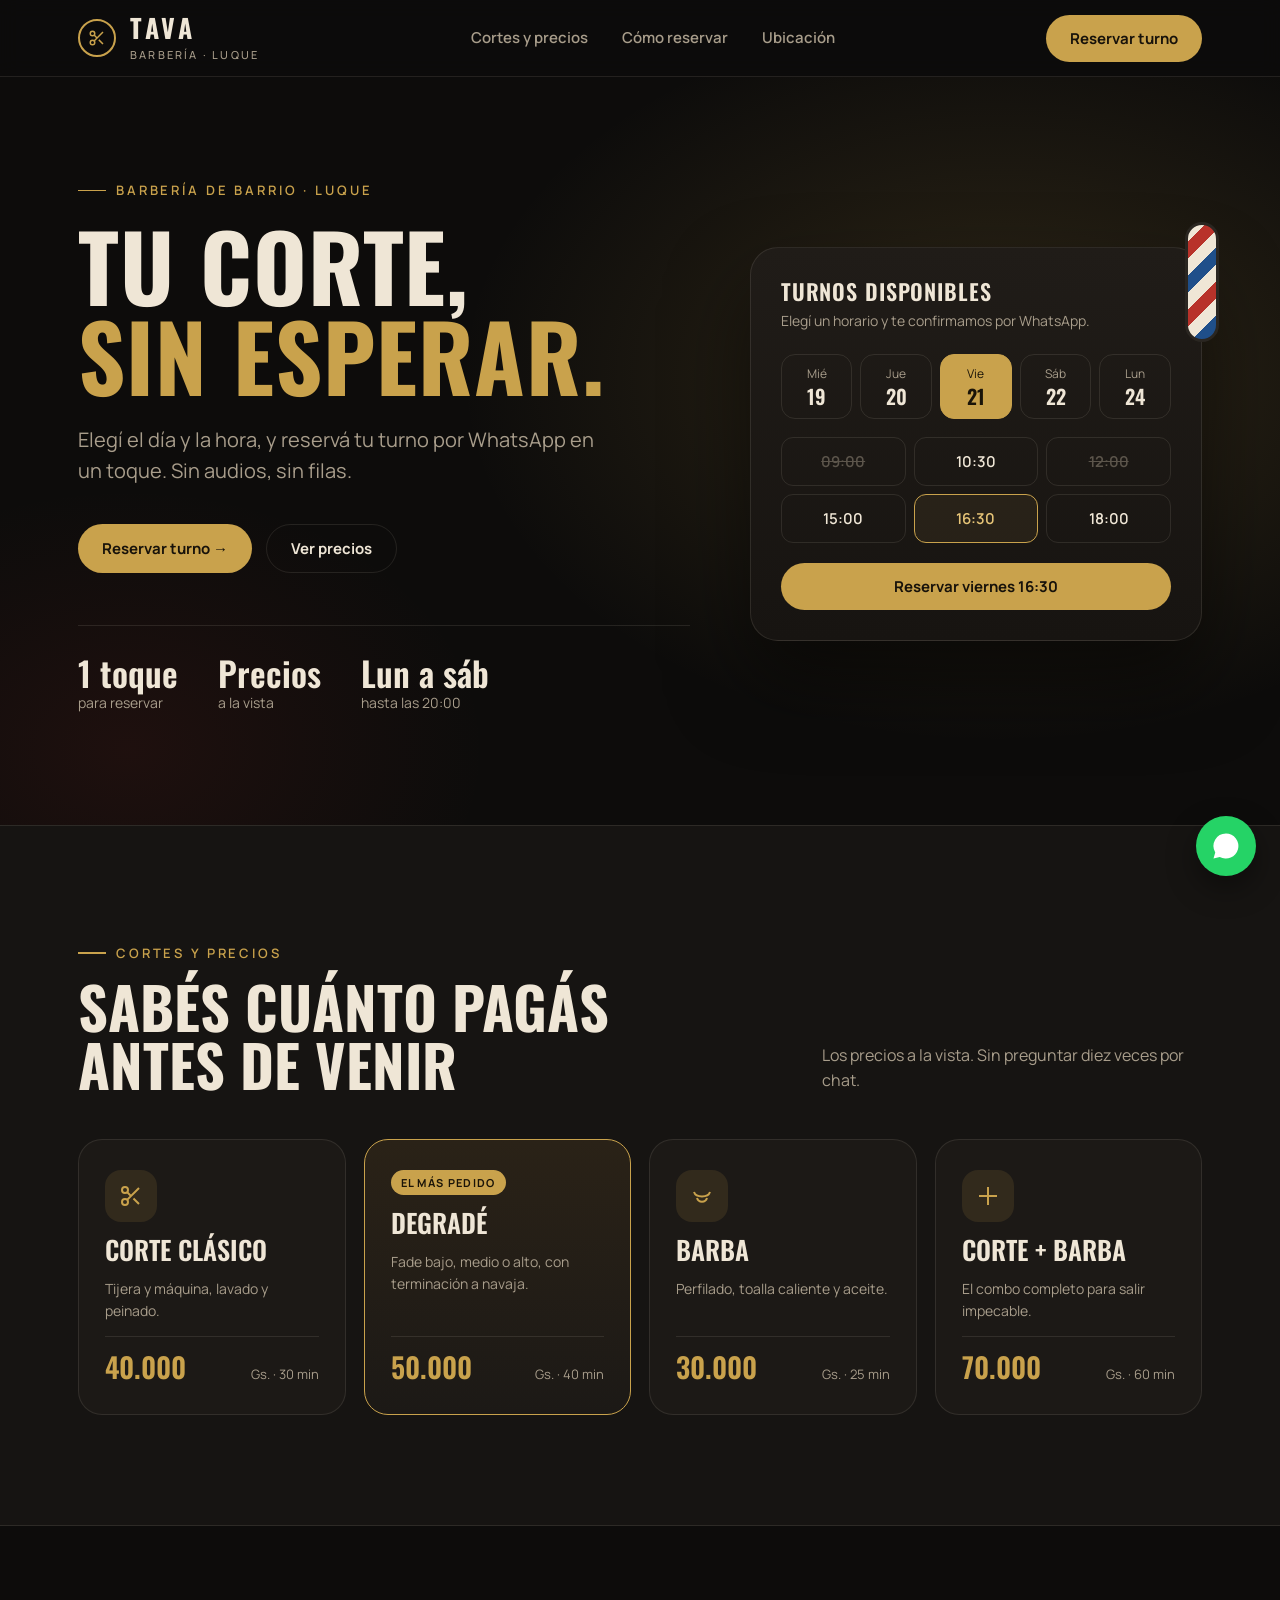
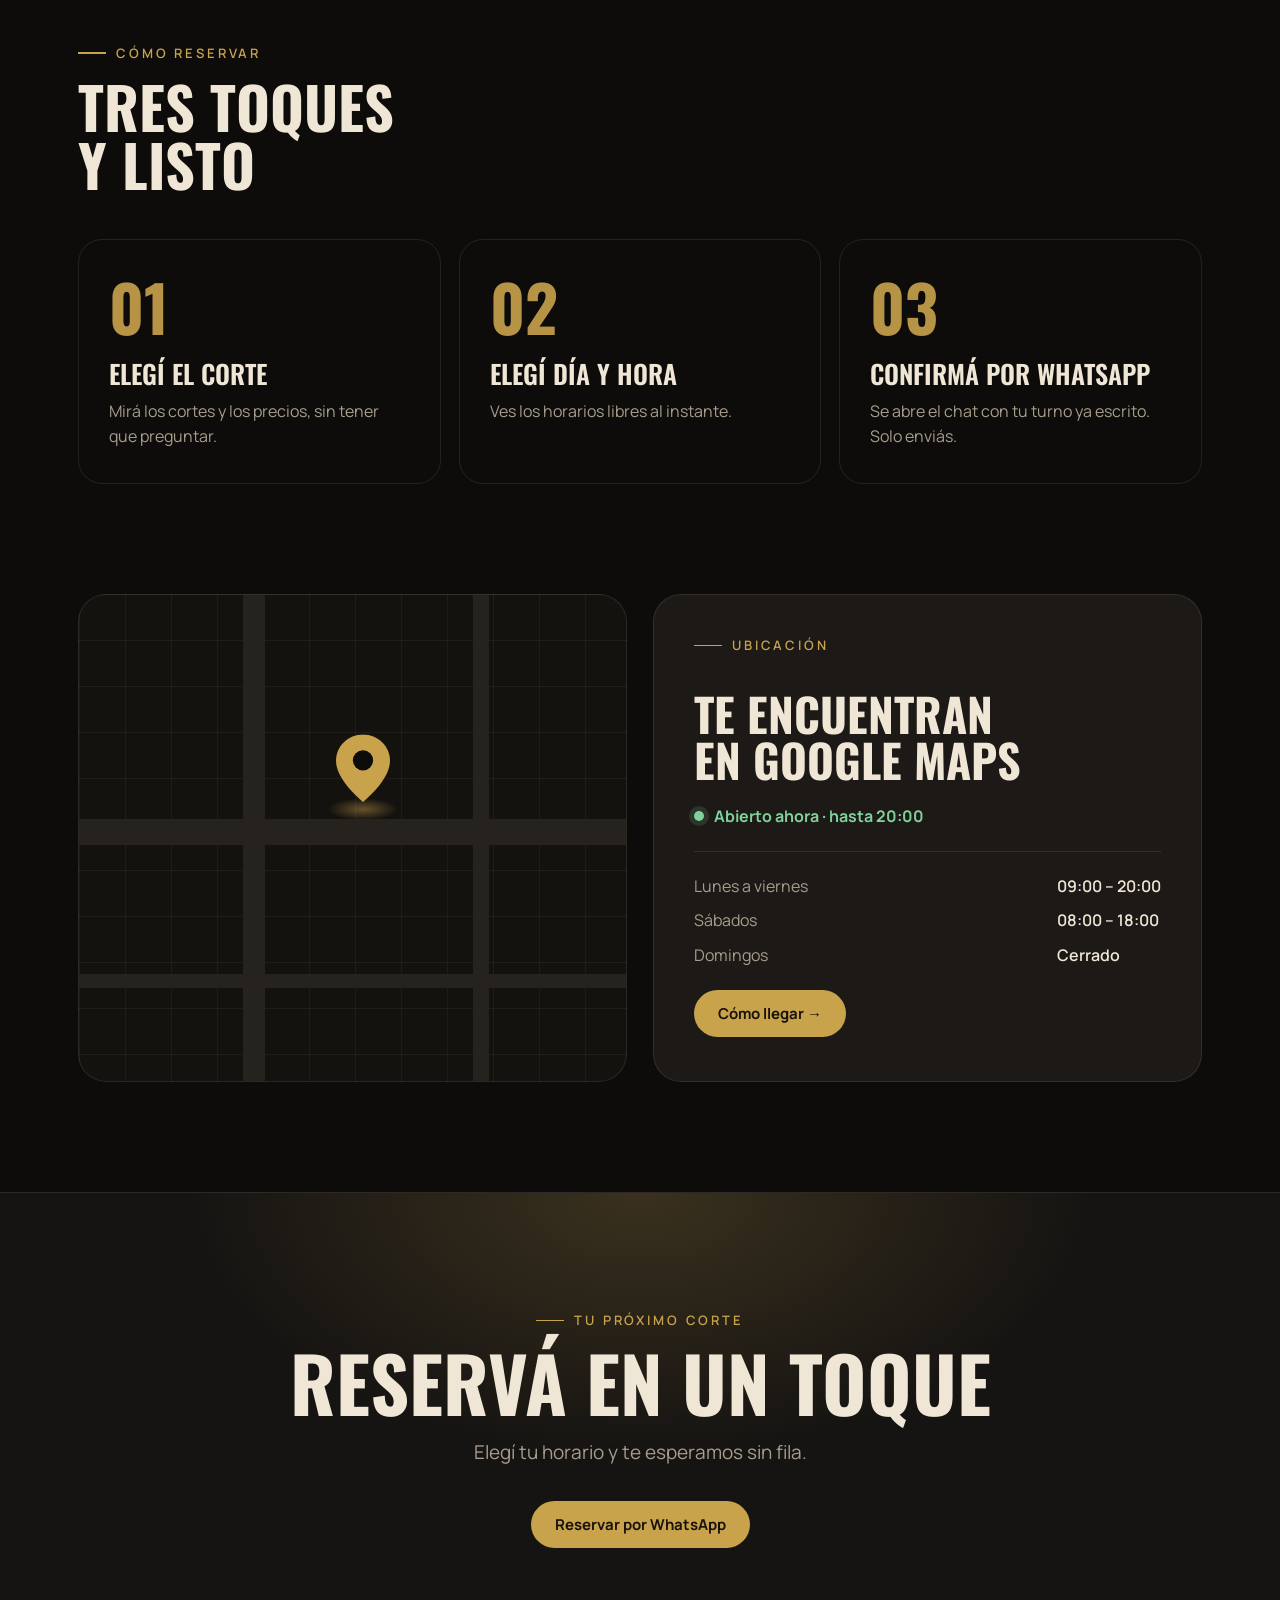
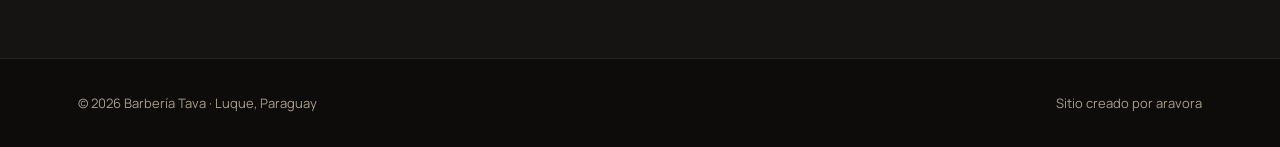
==== demos/tava/index.html @ db7524d9 "Botones de los casos abajo" ====
<!DOCTYPE html>
<html lang="es">
<head>
<meta charset="UTF-8">
<meta name="viewport" content="width=device-width, initial-scale=1.0">
<title>Barbería Tava · Luque — Reservá tu turno</title>
<meta name="description" content="Barbería Tava en Luque. Cortes, degradés y barba. Reservá tu turno en un toque por WhatsApp.">
<style>
@font-face{font-family:Oswald;font-weight:500;src:url(fonts/oswald-latin-500-normal.woff2) format('woff2')}
@font-face{font-family:Oswald;font-weight:600;src:url(fonts/oswald-latin-600-normal.woff2) format('woff2')}
@font-face{font-family:Oswald;font-weight:700;src:url(fonts/oswald-latin-700-normal.woff2) format('woff2')}
@font-face{font-family:Manrope;font-weight:400;src:url(fonts/manrope-latin-400-normal.woff2) format('woff2')}
@font-face{font-family:Manrope;font-weight:500;src:url(fonts/manrope-latin-500-normal.woff2) format('woff2')}
@font-face{font-family:Manrope;font-weight:600;src:url(fonts/manrope-latin-600-normal.woff2) format('woff2')}
@font-face{font-family:Manrope;font-weight:700;src:url(fonts/manrope-latin-700-normal.woff2) format('woff2')}
:root{--bg:#0d0c0b;--bg2:#161412;--card:#1c1916;--line:rgba(239,230,214,.10);--txt:#efe6d6;--mut:#a89d8b;--gold:#c9a24c;--gold2:#e6c477;--red:#b8322a}
*{box-sizing:border-box;margin:0;padding:0}
html{scroll-behavior:smooth}
body{background:var(--bg);color:var(--txt);font-family:Manrope,system-ui,sans-serif;line-height:1.55;-webkit-font-smoothing:antialiased}
a{color:inherit;text-decoration:none}
.wrap{max-width:1180px;margin:0 auto;padding:0 28px}
nav{position:sticky;top:0;z-index:10;background:rgba(13,12,11,.82);backdrop-filter:blur(10px);border-bottom:1px solid var(--line)}
nav .wrap{display:flex;align-items:center;justify-content:space-between;height:76px}
.brand{display:flex;align-items:center;gap:14px}
.mark{width:38px;height:38px;border-radius:50%;border:2px solid var(--gold);display:grid;place-items:center}
.brand b{font:700 26px/1 Oswald;letter-spacing:.14em}
.brand small{display:block;font:500 11px/1.2 Manrope;letter-spacing:.2em;color:var(--mut);text-transform:uppercase;margin-top:3px}
.links{display:flex;gap:34px;font-weight:600;font-size:15px;color:var(--mut)}
.links a:hover{color:var(--txt)}
.btn{display:inline-flex;align-items:center;gap:10px;background:var(--gold);color:#17120a;font:700 15px/1 Manrope;padding:16px 24px;border-radius:999px;transition:transform .2s,background .2s}
.btn:hover{background:var(--gold2);transform:translateY(-2px)}
.btn.ghost{background:transparent;color:var(--txt);border:1.5px solid var(--line)}
.btn.ghost:hover{border-color:var(--gold)}
header.hero{position:relative;overflow:hidden;padding:96px 0 110px;background:
 radial-gradient(60% 70% at 78% 40%,rgba(201,162,76,.18),transparent 70%),
 radial-gradient(40% 50% at 10% 90%,rgba(184,50,42,.10),transparent 70%),var(--bg)}
.hero .wrap{display:grid;grid-template-columns:1.15fr .85fr;gap:60px;align-items:center}
.eyebrow{display:inline-flex;align-items:center;gap:10px;font:600 13px/1 Manrope;letter-spacing:.22em;text-transform:uppercase;color:var(--gold)}
.eyebrow:before{content:"";width:28px;height:1.5px;background:var(--gold)}
h1{font:700 92px/.98 Oswald;text-transform:uppercase;letter-spacing:.01em;margin:22px 0 24px}
h1 em{font-style:normal;color:var(--gold)}
.lead{font-size:20px;color:var(--mut);max-width:520px}
.cta{display:flex;gap:14px;margin-top:38px}
.stats{display:flex;gap:40px;margin-top:52px;padding-top:30px;border-top:1px solid var(--line)}
.stats b{display:block;font:600 34px/1 Oswald;color:var(--txt)}
.stats span{font-size:14px;color:var(--mut)}
.turnos{position:relative;background:linear-gradient(180deg,#201c18,#171411);border:1px solid var(--line);border-radius:28px;padding:30px;box-shadow:0 40px 80px rgba(0,0,0,.5)}
.turnos h3{font:600 22px/1.2 Oswald;letter-spacing:.04em;text-transform:uppercase}
.turnos p{color:var(--mut);font-size:14px;margin:6px 0 22px}
.days{display:grid;grid-template-columns:repeat(5,1fr);gap:8px;margin-bottom:18px}
.day{border:1px solid var(--line);border-radius:14px;padding:10px 0;text-align:center;font-size:12px;color:var(--mut)}
.day b{display:block;font:600 20px/1.2 Oswald;color:var(--txt)}
.day.on{background:var(--gold);color:#1a1408;border-color:var(--gold)}.day.on b{color:#1a1408}
.slots{display:grid;grid-template-columns:repeat(3,1fr);gap:8px}
.slot{border:1px solid var(--line);border-radius:12px;padding:12px 0;text-align:center;font-weight:600;font-size:15px}
.slot.off{color:#5c554b;text-decoration:line-through}
.slot.pick{border-color:var(--gold);color:var(--gold2);background:rgba(201,162,76,.08)}
.turnos .btn{width:100%;justify-content:center;margin-top:20px}
.pole{position:absolute;right:-18px;top:-26px;width:34px;height:120px;border-radius:17px;border:3px solid #2a2621;background:repeating-linear-gradient(135deg,#efe6d6 0 12px,var(--red) 12px 24px,#efe6d6 24px 36px,#1f4f8a 36px 48px)}
section{padding:110px 0}
.sec-head{display:flex;justify-content:space-between;align-items:flex-end;margin-bottom:46px;gap:30px}
h2{font:700 58px/1 Oswald;text-transform:uppercase;margin-top:16px}
.sec-head p{color:var(--mut);max-width:380px}
.servicios{background:var(--bg2);border-top:1px solid var(--line);border-bottom:1px solid var(--line)}
.grid4{display:grid;grid-template-columns:repeat(4,1fr);gap:18px}
.svc{background:var(--card);border:1px solid var(--line);border-radius:24px;padding:30px 26px;display:flex;flex-direction:column;gap:14px;transition:border-color .2s,transform .2s}
.svc:hover{border-color:var(--gold);transform:translateY(-4px)}
.svc .ic{width:52px;height:52px;border-radius:16px;background:rgba(201,162,76,.12);display:grid;place-items:center}
.svc h3{font:600 26px/1.1 Oswald;text-transform:uppercase}
.svc p{color:var(--mut);font-size:14px;flex:1}
.svc .pr{display:flex;justify-content:space-between;align-items:baseline;border-top:1px solid var(--line);padding-top:16px}
.svc .pr b{font:600 28px/1 Oswald;color:var(--gold)}
.svc .pr span{font-size:13px;color:var(--mut)}
.svc.top{border-color:var(--gold);background:linear-gradient(180deg,#2a2217,var(--card))}
.tag{align-self:flex-start;background:var(--gold);color:#1a1408;font:700 11px/1 Manrope;letter-spacing:.12em;text-transform:uppercase;padding:7px 10px;border-radius:999px}
.note{margin-top:22px;color:var(--mut);font-size:13px}
.pasos{display:grid;grid-template-columns:repeat(3,1fr);gap:18px}
.paso{border:1px solid var(--line);border-radius:24px;padding:34px 30px}
.paso b{font:700 64px/1 Oswald;color:var(--gold);opacity:.9}
.paso h3{font:600 26px/1.15 Oswald;text-transform:uppercase;margin:18px 0 10px}
.paso p{color:var(--mut)}
.ubic .wrap{display:grid;grid-template-columns:1fr 1fr;gap:26px;align-items:stretch}
.map{position:relative;border-radius:28px;overflow:hidden;min-height:420px;border:1px solid var(--line);background:
 linear-gradient(90deg,rgba(239,230,214,.05) 1px,transparent 1px) 0 0/46px 46px,
 linear-gradient(0deg,rgba(239,230,214,.05) 1px,transparent 1px) 0 0/46px 46px,#14120f}
.map .rd{position:absolute;background:#26221d}
.pin{position:absolute;left:52%;top:44%;transform:translate(-50%,-100%)}
.pin:after{content:"";position:absolute;left:50%;top:100%;width:70px;height:22px;transform:translate(-50%,-50%);border-radius:50%;background:radial-gradient(closest-side,rgba(201,162,76,.45),transparent)}
.info{background:var(--card);border:1px solid var(--line);border-radius:28px;padding:44px 40px;display:flex;flex-direction:column;gap:22px}
.open{display:inline-flex;align-items:center;gap:10px;font-weight:700;color:#7fd39a}
.open:before{content:"";width:10px;height:10px;border-radius:50%;background:#7fd39a;box-shadow:0 0 0 5px rgba(127,211,154,.15)}
.hor{display:grid;grid-template-columns:1fr auto;gap:10px 30px;color:var(--mut);font-size:16px;border-top:1px solid var(--line);padding-top:22px}
.hor b{color:var(--txt);font-weight:600}
.final{text-align:center;background:radial-gradient(50% 80% at 50% 0%,rgba(201,162,76,.2),transparent 70%),var(--bg2);border-top:1px solid var(--line)}
.final h2{font-size:76px}
.final p{color:var(--mut);font-size:19px;margin:18px 0 34px}
footer{padding:34px 0;border-top:1px solid var(--line);color:var(--mut);font-size:13px}
footer .wrap{display:flex;justify-content:space-between}
.wa{position:fixed;right:24px;bottom:24px;width:60px;height:60px;border-radius:50%;background:#25d366;display:grid;place-items:center;box-shadow:0 12px 30px rgba(0,0,0,.4);z-index:20}
@media(max-width:900px){.hero .wrap,.ubic .wrap{grid-template-columns:1fr}.grid4{grid-template-columns:1fr 1fr}.pasos{grid-template-columns:1fr}h1{font-size:60px}.links{display:none}.sec-head{flex-direction:column;align-items:flex-start}h2{font-size:44px}}
@media(max-width:560px){.grid4{grid-template-columns:1fr}.stats{gap:22px}.final h2{font-size:48px}}
</style>
</head>
<body>
<nav><div class="wrap">
  <a class="brand" href="#"><span class="mark"><svg width="18" height="18" viewBox="0 0 24 24" fill="none" stroke="#c9a24c" stroke-width="2"><circle cx="6" cy="6" r="3"/><circle cx="6" cy="18" r="3"/><path d="M20 4 8.12 15.88M14.47 14.48 20 20M8.12 8.12 12 12"/></svg></span><span><b>TAVA</b><small>Barbería · Luque</small></span></a>
  <div class="links"><a href="#servicios">Cortes y precios</a><a href="#como">Cómo reservar</a><a href="#ubicacion">Ubicación</a></div>
  <a class="btn" href="https://wa.me/595000000000?text=Hola%2C%20quiero%20turno%20para%20el%20s%C3%A1bado">Reservar turno</a>
</div></nav>

<header class="hero"><div class="wrap">
  <div>
    <span class="eyebrow">Barbería de barrio · Luque</span>
    <h1>Tu corte,<br><em>sin esperar.</em></h1>
    <p class="lead">Elegí el día y la hora, y reservá tu turno por WhatsApp en un toque. Sin audios, sin filas.</p>
    <div class="cta"><a class="btn" href="#">Reservar turno →</a><a class="btn ghost" href="#servicios">Ver precios</a></div>
    <div class="stats"><div><b>1 toque</b><span>para reservar</span></div><div><b>Precios</b><span>a la vista</span></div><div><b>Lun a sáb</b><span>hasta las 20:00</span></div></div>
  </div>
  <div class="turnos">
    <span class="pole"></span>
    <h3>Turnos disponibles</h3><p>Elegí un horario y te confirmamos por WhatsApp.</p>
    <div class="days"><div class="day">Mié<b>19</b></div><div class="day">Jue<b>20</b></div><div class="day on">Vie<b>21</b></div><div class="day">Sáb<b>22</b></div><div class="day">Lun<b>24</b></div></div>
    <div class="slots"><div class="slot off">09:00</div><div class="slot">10:30</div><div class="slot off">12:00</div><div class="slot">15:00</div><div class="slot pick">16:30</div><div class="slot">18:00</div></div>
    <a class="btn" href="#">Reservar viernes 16:30</a>
  </div>
</div></header>

<section class="servicios" id="servicios"><div class="wrap">
  <div class="sec-head"><div><span class="eyebrow">Cortes y precios</span><h2>Sabés cuánto pagás<br>antes de venir</h2></div><p>Los precios a la vista. Sin preguntar diez veces por chat.</p></div>
  <div class="grid4">
    <div class="svc"><div class="ic"><svg width="24" height="24" viewBox="0 0 24 24" fill="none" stroke="#c9a24c" stroke-width="2"><circle cx="6" cy="6" r="3"/><circle cx="6" cy="18" r="3"/><path d="M20 4 8.12 15.88M14.47 14.48 20 20M8.12 8.12 12 12"/></svg></div><h3>Corte clásico</h3><p>Tijera y máquina, lavado y peinado.</p><div class="pr"><b>40.000</b><span>Gs. · 30 min</span></div></div>
    <div class="svc top"><span class="tag">El más pedido</span><h3>Degradé</h3><p>Fade bajo, medio o alto, con terminación a navaja.</p><div class="pr"><b>50.000</b><span>Gs. · 40 min</span></div></div>
    <div class="svc"><div class="ic"><svg width="24" height="24" viewBox="0 0 24 24" fill="none" stroke="#c9a24c" stroke-width="2"><path d="M4 8c2 6 14 6 16 0M7 14c1.5 5 8.5 5 10 0"/></svg></div><h3>Barba</h3><p>Perfilado, toalla caliente y aceite.</p><div class="pr"><b>30.000</b><span>Gs. · 25 min</span></div></div>
    <div class="svc"><div class="ic"><svg width="24" height="24" viewBox="0 0 24 24" fill="none" stroke="#c9a24c" stroke-width="2"><path d="M12 3v18M3 12h18"/></svg></div><h3>Corte + barba</h3><p>El combo completo para salir impecable.</p><div class="pr"><b>70.000</b><span>Gs. · 60 min</span></div></div>
  </div>
</div></section>

<section id="como"><div class="wrap">
  <div class="sec-head"><div><span class="eyebrow">Cómo reservar</span><h2>Tres toques<br>y listo</h2></div></div>
  <div class="pasos">
    <div class="paso"><b>01</b><h3>Elegí el corte</h3><p>Mirá los cortes y los precios, sin tener que preguntar.</p></div>
    <div class="paso"><b>02</b><h3>Elegí día y hora</h3><p>Ves los horarios libres al instante.</p></div>
    <div class="paso"><b>03</b><h3>Confirmá por WhatsApp</h3><p>Se abre el chat con tu turno ya escrito. Solo enviás.</p></div>
  </div>
</div></section>

<section class="ubic" id="ubicacion" style="padding-top:0"><div class="wrap">
  <div class="map">
    <div class="rd" style="left:0;right:0;top:46%;height:26px"></div><div class="rd" style="top:0;bottom:0;left:30%;width:22px"></div><div class="rd" style="top:0;bottom:0;left:72%;width:16px"></div><div class="rd" style="left:0;right:0;top:78%;height:14px"></div>
    <div class="pin"><svg width="54" height="68" viewBox="0 0 24 30"><path d="M12 0C5.4 0 0 5.2 0 11.7 0 20.5 12 30 12 30s12-9.5 12-18.3C24 5.2 18.6 0 12 0z" fill="#c9a24c"/><circle cx="12" cy="11.5" r="4.5" fill="#0d0c0b"/></svg></div>
  </div>
  <div class="info">
    <span class="eyebrow">Ubicación</span>
    <h2 style="font-size:46px">Te encuentran<br>en Google Maps</h2>
    <span class="open">Abierto ahora · hasta 20:00</span>
    <div class="hor"><span>Lunes a viernes</span><b>09:00 – 20:00</b><span>Sábados</span><b>08:00 – 18:00</b><span>Domingos</span><b>Cerrado</b></div>
    <a class="btn" href="#" style="align-self:flex-start">Cómo llegar →</a>
  </div>
</div></section>

<section class="final"><div class="wrap">
  <span class="eyebrow">Tu próximo corte</span>
  <h2>Reservá en un toque</h2>
  <p>Elegí tu horario y te esperamos sin fila.</p>
  <a class="btn" href="#">Reservar por WhatsApp</a>
</div></section>
<footer><div class="wrap"><span>© 2026 Barbería Tava · Luque, Paraguay</span><span>Sitio creado por aravora</span></div></footer>
<a class="wa" href="#" aria-label="WhatsApp"><svg width="30" height="30" viewBox="0 0 24 24" fill="#fff"><path d="M17.5 14.4c-.3-.1-1.7-.8-2-.9-.3-.1-.5-.1-.7.1-.2.3-.8.9-.9 1.1-.2.2-.3.2-.6.1-.3-.1-1.2-.5-2.3-1.4-.9-.8-1.4-1.7-1.6-2-.2-.3 0-.5.1-.6l.4-.5c.1-.2.2-.3.3-.5.1-.2 0-.4 0-.5l-.9-2.2c-.2-.6-.5-.5-.7-.5h-.6c-.2 0-.5.1-.8.4-.3.3-1 1-1 2.5s1.1 2.9 1.2 3.1c.1.2 2.1 3.2 5.1 4.5.7.3 1.3.5 1.7.6.7.2 1.4.2 1.9.1.6-.1 1.7-.7 2-1.4.2-.7.2-1.2.2-1.4-.1-.1-.3-.2-.6-.3zM12 2a10 10 0 0 0-8.6 15.1L2 22l5-1.3A10 10 0 1 0 12 2z"/></svg></a>
</body>
</html>
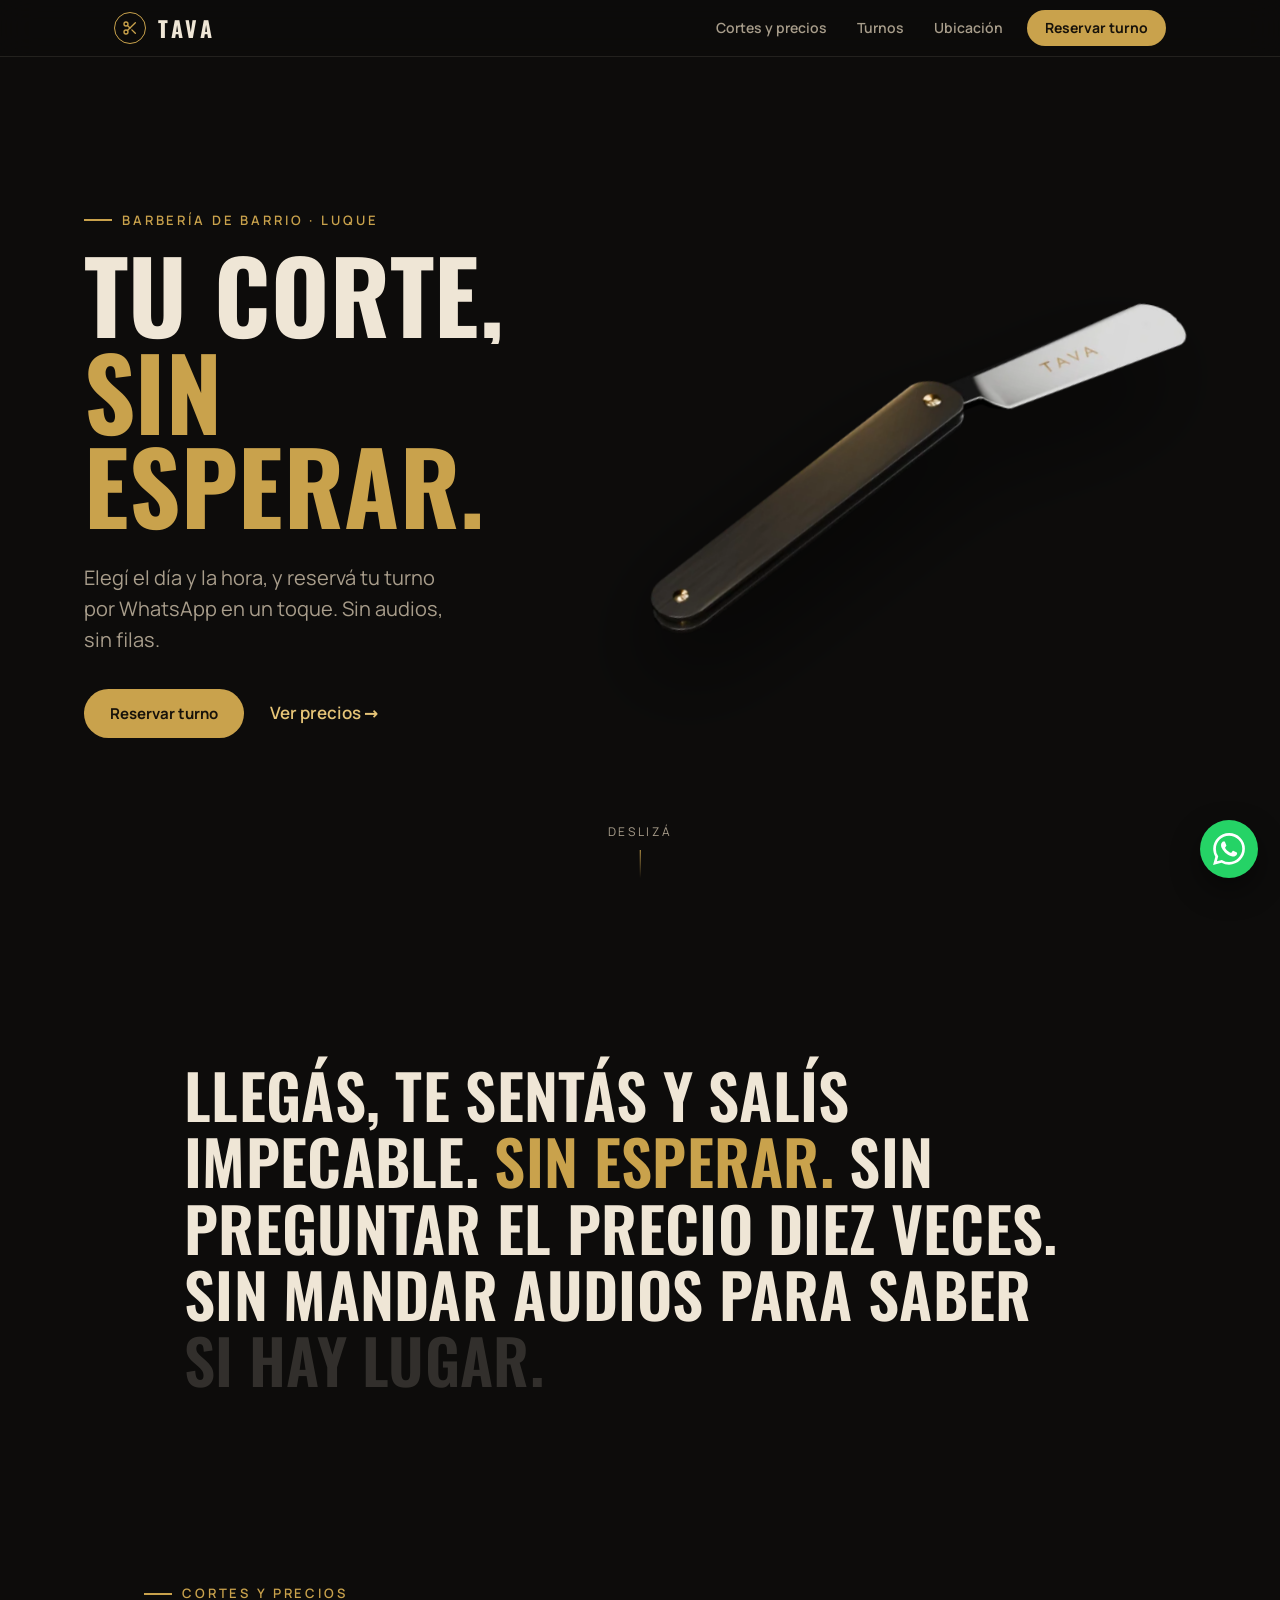
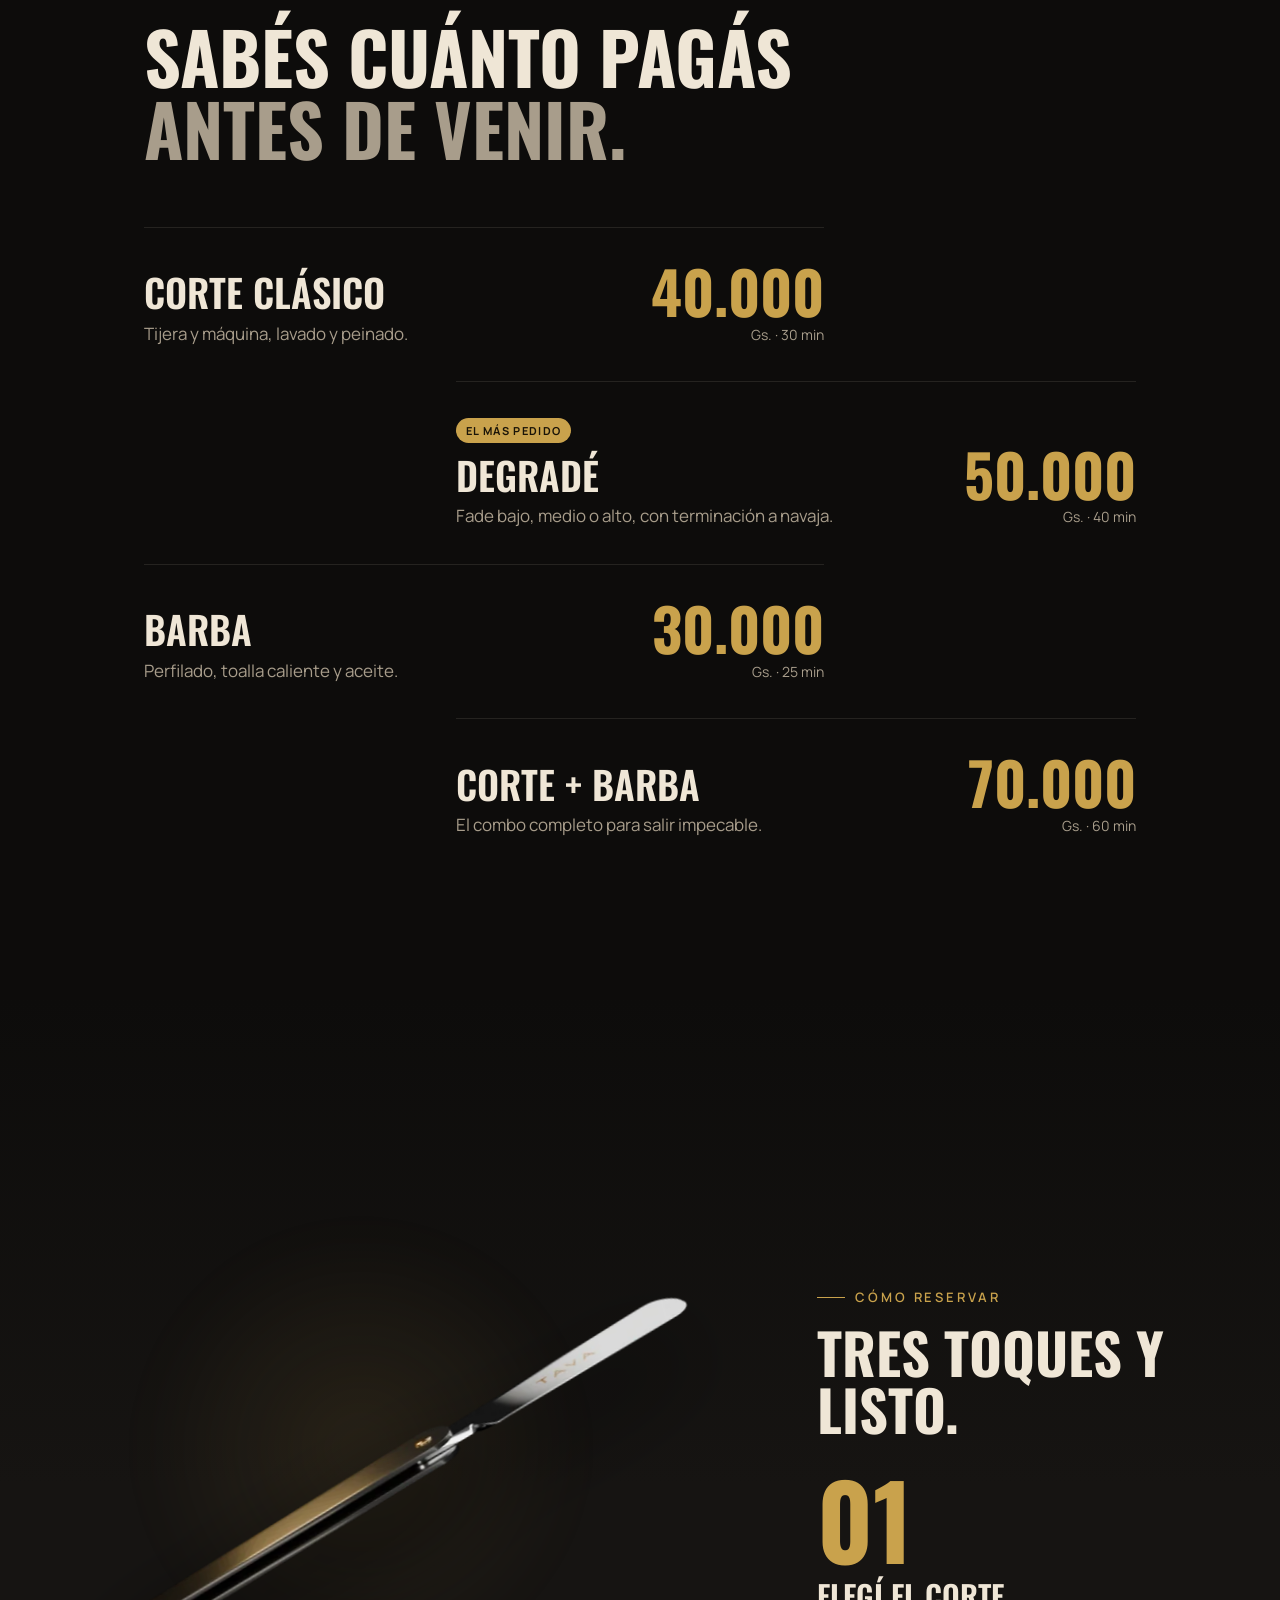
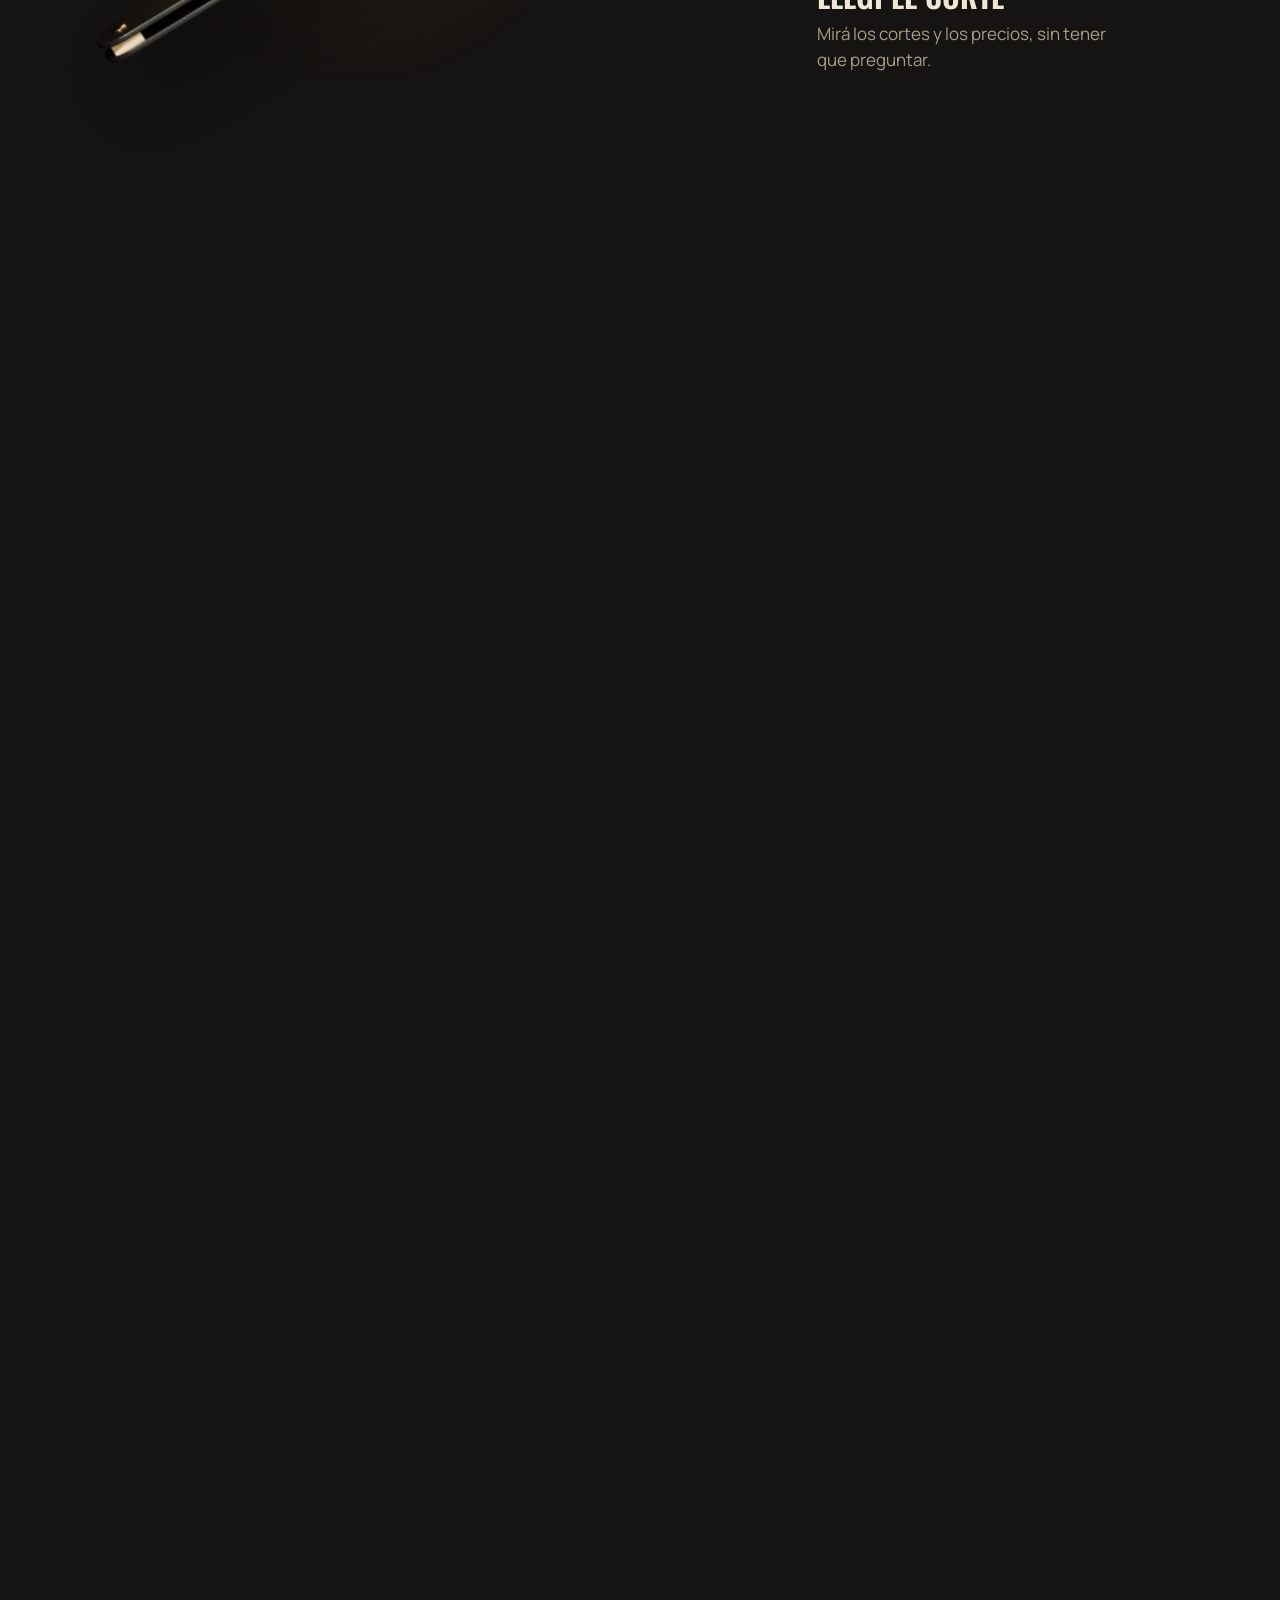
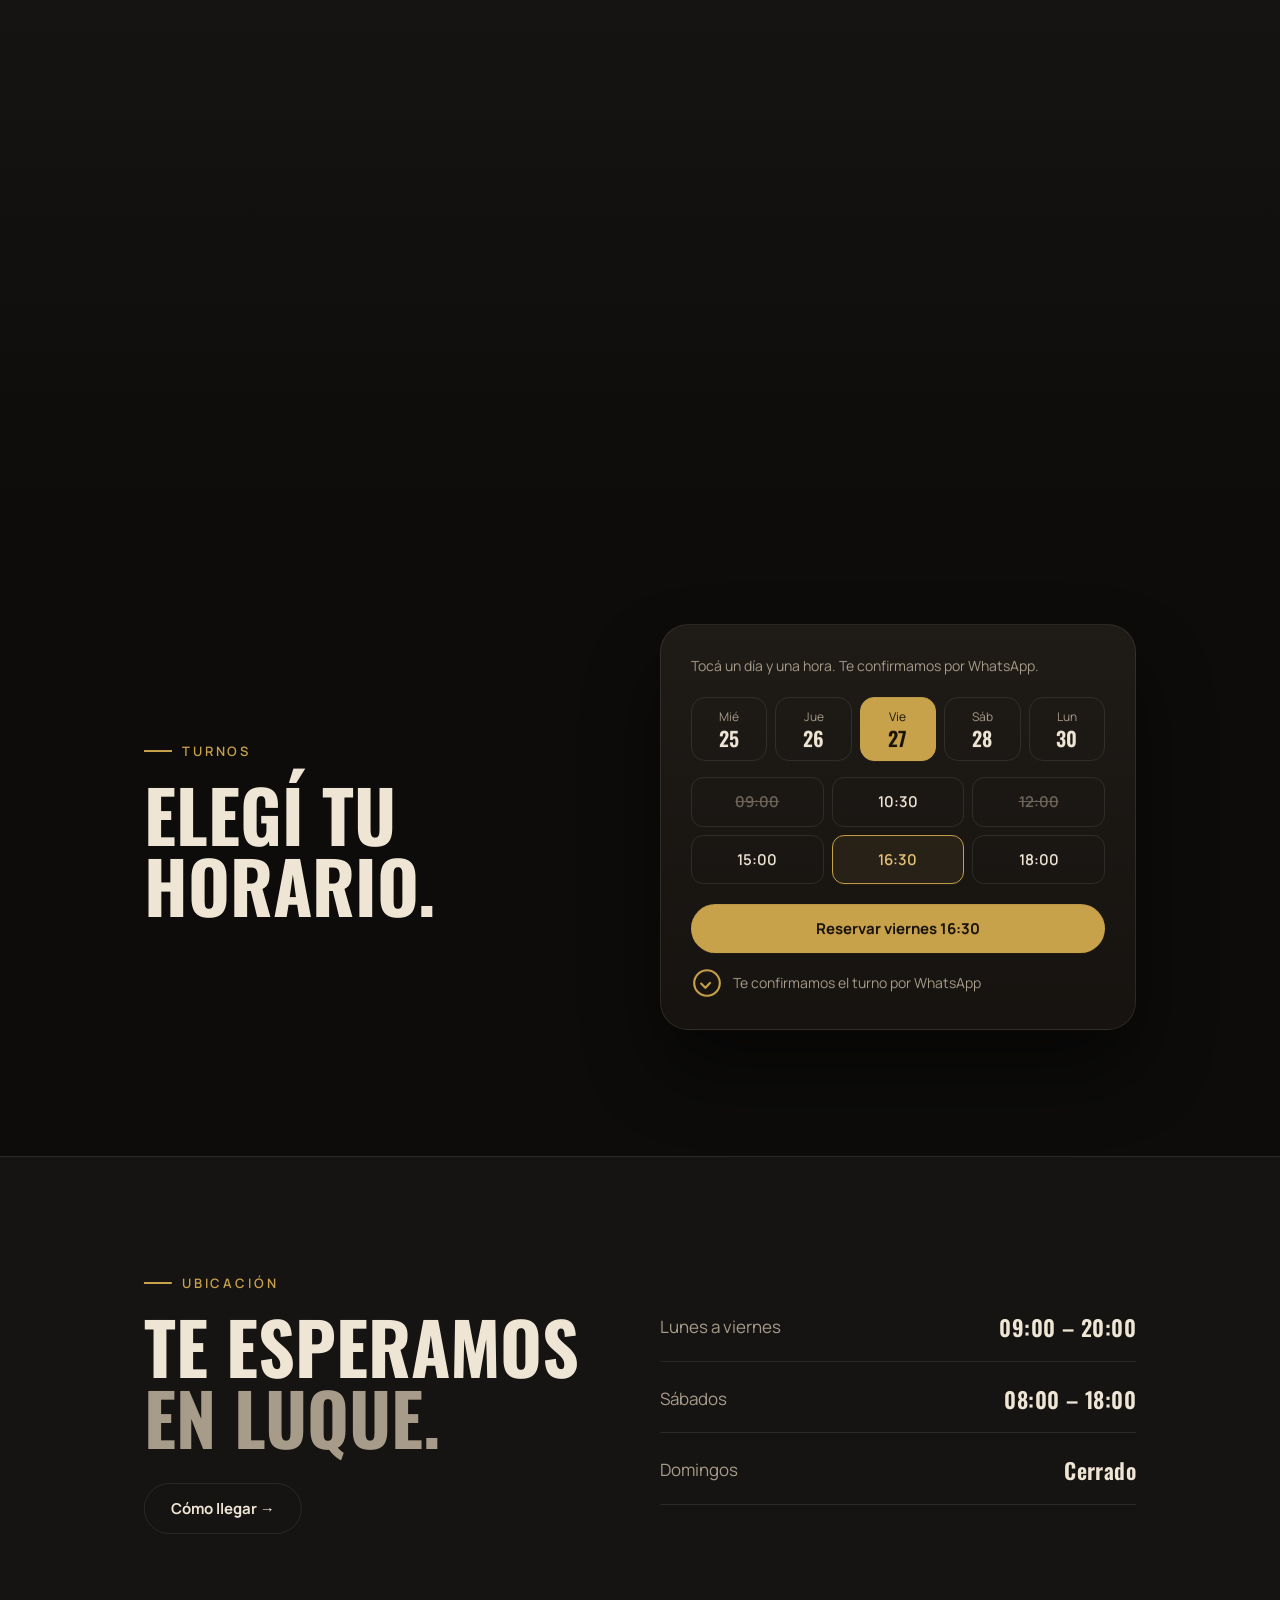
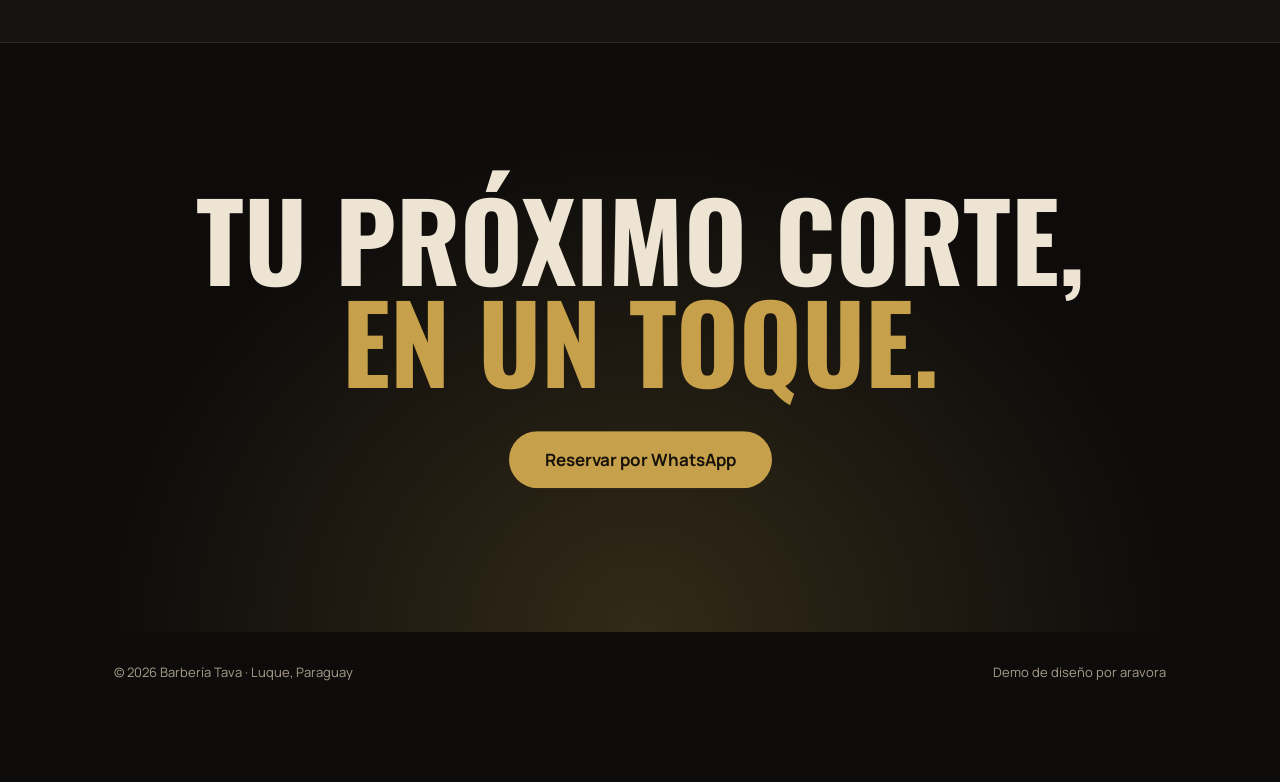
==== commit 997c5ead: "Web nueva oscura con demos Aura y Tava" ====
--- a/demos/tava/index.html
+++ b/demos/tava/index.html
@@ -1,170 +1,177 @@
 <!DOCTYPE html>
 <html lang="es">
 <head>
-<meta charset="UTF-8">
-<meta name="viewport" content="width=device-width, initial-scale=1.0">
-<title>Barbería Tava · Luque — Reservá tu turno</title>
-<meta name="description" content="Barbería Tava en Luque. Cortes, degradés y barba. Reservá tu turno en un toque por WhatsApp.">
-<style>
-@font-face{font-family:Oswald;font-weight:500;src:url(fonts/oswald-latin-500-normal.woff2) format('woff2')}
-@font-face{font-family:Oswald;font-weight:600;src:url(fonts/oswald-latin-600-normal.woff2) format('woff2')}
-@font-face{font-family:Oswald;font-weight:700;src:url(fonts/oswald-latin-700-normal.woff2) format('woff2')}
-@font-face{font-family:Manrope;font-weight:400;src:url(fonts/manrope-latin-400-normal.woff2) format('woff2')}
-@font-face{font-family:Manrope;font-weight:500;src:url(fonts/manrope-latin-500-normal.woff2) format('woff2')}
-@font-face{font-family:Manrope;font-weight:600;src:url(fonts/manrope-latin-600-normal.woff2) format('woff2')}
-@font-face{font-family:Manrope;font-weight:700;src:url(fonts/manrope-latin-700-normal.woff2) format('woff2')}
-:root{--bg:#0d0c0b;--bg2:#161412;--card:#1c1916;--line:rgba(239,230,214,.10);--txt:#efe6d6;--mut:#a89d8b;--gold:#c9a24c;--gold2:#e6c477;--red:#b8322a}
-*{box-sizing:border-box;margin:0;padding:0}
-html{scroll-behavior:smooth}
-body{background:var(--bg);color:var(--txt);font-family:Manrope,system-ui,sans-serif;line-height:1.55;-webkit-font-smoothing:antialiased}
-a{color:inherit;text-decoration:none}
-.wrap{max-width:1180px;margin:0 auto;padding:0 28px}
-nav{position:sticky;top:0;z-index:10;background:rgba(13,12,11,.82);backdrop-filter:blur(10px);border-bottom:1px solid var(--line)}
-nav .wrap{display:flex;align-items:center;justify-content:space-between;height:76px}
-.brand{display:flex;align-items:center;gap:14px}
-.mark{width:38px;height:38px;border-radius:50%;border:2px solid var(--gold);display:grid;place-items:center}
-.brand b{font:700 26px/1 Oswald;letter-spacing:.14em}
-.brand small{display:block;font:500 11px/1.2 Manrope;letter-spacing:.2em;color:var(--mut);text-transform:uppercase;margin-top:3px}
-.links{display:flex;gap:34px;font-weight:600;font-size:15px;color:var(--mut)}
-.links a:hover{color:var(--txt)}
-.btn{display:inline-flex;align-items:center;gap:10px;background:var(--gold);color:#17120a;font:700 15px/1 Manrope;padding:16px 24px;border-radius:999px;transition:transform .2s,background .2s}
-.btn:hover{background:var(--gold2);transform:translateY(-2px)}
-.btn.ghost{background:transparent;color:var(--txt);border:1.5px solid var(--line)}
-.btn.ghost:hover{border-color:var(--gold)}
-header.hero{position:relative;overflow:hidden;padding:96px 0 110px;background:
- radial-gradient(60% 70% at 78% 40%,rgba(201,162,76,.18),transparent 70%),
- radial-gradient(40% 50% at 10% 90%,rgba(184,50,42,.10),transparent 70%),var(--bg)}
-.hero .wrap{display:grid;grid-template-columns:1.15fr .85fr;gap:60px;align-items:center}
-.eyebrow{display:inline-flex;align-items:center;gap:10px;font:600 13px/1 Manrope;letter-spacing:.22em;text-transform:uppercase;color:var(--gold)}
-.eyebrow:before{content:"";width:28px;height:1.5px;background:var(--gold)}
-h1{font:700 92px/.98 Oswald;text-transform:uppercase;letter-spacing:.01em;margin:22px 0 24px}
-h1 em{font-style:normal;color:var(--gold)}
-.lead{font-size:20px;color:var(--mut);max-width:520px}
-.cta{display:flex;gap:14px;margin-top:38px}
-.stats{display:flex;gap:40px;margin-top:52px;padding-top:30px;border-top:1px solid var(--line)}
-.stats b{display:block;font:600 34px/1 Oswald;color:var(--txt)}
-.stats span{font-size:14px;color:var(--mut)}
-.turnos{position:relative;background:linear-gradient(180deg,#201c18,#171411);border:1px solid var(--line);border-radius:28px;padding:30px;box-shadow:0 40px 80px rgba(0,0,0,.5)}
-.turnos h3{font:600 22px/1.2 Oswald;letter-spacing:.04em;text-transform:uppercase}
-.turnos p{color:var(--mut);font-size:14px;margin:6px 0 22px}
-.days{display:grid;grid-template-columns:repeat(5,1fr);gap:8px;margin-bottom:18px}
-.day{border:1px solid var(--line);border-radius:14px;padding:10px 0;text-align:center;font-size:12px;color:var(--mut)}
-.day b{display:block;font:600 20px/1.2 Oswald;color:var(--txt)}
-.day.on{background:var(--gold);color:#1a1408;border-color:var(--gold)}.day.on b{color:#1a1408}
-.slots{display:grid;grid-template-columns:repeat(3,1fr);gap:8px}
-.slot{border:1px solid var(--line);border-radius:12px;padding:12px 0;text-align:center;font-weight:600;font-size:15px}
-.slot.off{color:#5c554b;text-decoration:line-through}
-.slot.pick{border-color:var(--gold);color:var(--gold2);background:rgba(201,162,76,.08)}
-.turnos .btn{width:100%;justify-content:center;margin-top:20px}
-.pole{position:absolute;right:-18px;top:-26px;width:34px;height:120px;border-radius:17px;border:3px solid #2a2621;background:repeating-linear-gradient(135deg,#efe6d6 0 12px,var(--red) 12px 24px,#efe6d6 24px 36px,#1f4f8a 36px 48px)}
-section{padding:110px 0}
-.sec-head{display:flex;justify-content:space-between;align-items:flex-end;margin-bottom:46px;gap:30px}
-h2{font:700 58px/1 Oswald;text-transform:uppercase;margin-top:16px}
-.sec-head p{color:var(--mut);max-width:380px}
-.servicios{background:var(--bg2);border-top:1px solid var(--line);border-bottom:1px solid var(--line)}
-.grid4{display:grid;grid-template-columns:repeat(4,1fr);gap:18px}
-.svc{background:var(--card);border:1px solid var(--line);border-radius:24px;padding:30px 26px;display:flex;flex-direction:column;gap:14px;transition:border-color .2s,transform .2s}
-.svc:hover{border-color:var(--gold);transform:translateY(-4px)}
-.svc .ic{width:52px;height:52px;border-radius:16px;background:rgba(201,162,76,.12);display:grid;place-items:center}
-.svc h3{font:600 26px/1.1 Oswald;text-transform:uppercase}
-.svc p{color:var(--mut);font-size:14px;flex:1}
-.svc .pr{display:flex;justify-content:space-between;align-items:baseline;border-top:1px solid var(--line);padding-top:16px}
-.svc .pr b{font:600 28px/1 Oswald;color:var(--gold)}
-.svc .pr span{font-size:13px;color:var(--mut)}
-.svc.top{border-color:var(--gold);background:linear-gradient(180deg,#2a2217,var(--card))}
-.tag{align-self:flex-start;background:var(--gold);color:#1a1408;font:700 11px/1 Manrope;letter-spacing:.12em;text-transform:uppercase;padding:7px 10px;border-radius:999px}
-.note{margin-top:22px;color:var(--mut);font-size:13px}
-.pasos{display:grid;grid-template-columns:repeat(3,1fr);gap:18px}
-.paso{border:1px solid var(--line);border-radius:24px;padding:34px 30px}
-.paso b{font:700 64px/1 Oswald;color:var(--gold);opacity:.9}
-.paso h3{font:600 26px/1.15 Oswald;text-transform:uppercase;margin:18px 0 10px}
-.paso p{color:var(--mut)}
-.ubic .wrap{display:grid;grid-template-columns:1fr 1fr;gap:26px;align-items:stretch}
-.map{position:relative;border-radius:28px;overflow:hidden;min-height:420px;border:1px solid var(--line);background:
- linear-gradient(90deg,rgba(239,230,214,.05) 1px,transparent 1px) 0 0/46px 46px,
- linear-gradient(0deg,rgba(239,230,214,.05) 1px,transparent 1px) 0 0/46px 46px,#14120f}
-.map .rd{position:absolute;background:#26221d}
-.pin{position:absolute;left:52%;top:44%;transform:translate(-50%,-100%)}
-.pin:after{content:"";position:absolute;left:50%;top:100%;width:70px;height:22px;transform:translate(-50%,-50%);border-radius:50%;background:radial-gradient(closest-side,rgba(201,162,76,.45),transparent)}
-.info{background:var(--card);border:1px solid var(--line);border-radius:28px;padding:44px 40px;display:flex;flex-direction:column;gap:22px}
-.open{display:inline-flex;align-items:center;gap:10px;font-weight:700;color:#7fd39a}
-.open:before{content:"";width:10px;height:10px;border-radius:50%;background:#7fd39a;box-shadow:0 0 0 5px rgba(127,211,154,.15)}
-.hor{display:grid;grid-template-columns:1fr auto;gap:10px 30px;color:var(--mut);font-size:16px;border-top:1px solid var(--line);padding-top:22px}
-.hor b{color:var(--txt);font-weight:600}
-.final{text-align:center;background:radial-gradient(50% 80% at 50% 0%,rgba(201,162,76,.2),transparent 70%),var(--bg2);border-top:1px solid var(--line)}
-.final h2{font-size:76px}
-.final p{color:var(--mut);font-size:19px;margin:18px 0 34px}
-footer{padding:34px 0;border-top:1px solid var(--line);color:var(--mut);font-size:13px}
-footer .wrap{display:flex;justify-content:space-between}
-.wa{position:fixed;right:24px;bottom:24px;width:60px;height:60px;border-radius:50%;background:#25d366;display:grid;place-items:center;box-shadow:0 12px 30px rgba(0,0,0,.4);z-index:20}
-@media(max-width:900px){.hero .wrap,.ubic .wrap{grid-template-columns:1fr}.grid4{grid-template-columns:1fr 1fr}.pasos{grid-template-columns:1fr}h1{font-size:60px}.links{display:none}.sec-head{flex-direction:column;align-items:flex-start}h2{font-size:44px}}
-@media(max-width:560px){.grid4{grid-template-columns:1fr}.stats{gap:22px}.final h2{font-size:48px}}
-</style>
+<meta charset="utf-8">
+<meta name="viewport" content="width=device-width, initial-scale=1">
+<title>Barbería Tava · Luque — Tu corte, sin esperar</title>
+<meta name="description" content="Barbería Tava en Luque. Cortes, degradés y barba. Precios a la vista y turno en un toque por WhatsApp.">
+<meta name="theme-color" content="#0d0c0b">
+<link rel="icon" href="data:image/svg+xml,%3Csvg xmlns='http://www.w3.org/2000/svg' viewBox='0 0 32 32'%3E%3Ccircle cx='16' cy='16' r='14' fill='%23c9a24c'/%3E%3C/svg%3E">
+<link rel="preload" href="fonts/oswald-latin-700-normal.woff2" as="font" type="font/woff2" crossorigin>
+<link rel="stylesheet" href="styles.css?v=20261123">
+<script defer src="js/gsap.min.js?v=20261123"></script>
+<script defer src="js/ScrollTrigger.min.js?v=20261123"></script>
+<script defer src="js/lottie_light.min.js?v=20261123"></script>
+<script defer src="js/motion.js?v=20261123"></script>
 </head>
 <body>
-<nav><div class="wrap">
-  <a class="brand" href="#"><span class="mark"><svg width="18" height="18" viewBox="0 0 24 24" fill="none" stroke="#c9a24c" stroke-width="2"><circle cx="6" cy="6" r="3"/><circle cx="6" cy="18" r="3"/><path d="M20 4 8.12 15.88M14.47 14.48 20 20M8.12 8.12 12 12"/></svg></span><span><b>TAVA</b><small>Barbería · Luque</small></span></a>
-  <div class="links"><a href="#servicios">Cortes y precios</a><a href="#como">Cómo reservar</a><a href="#ubicacion">Ubicación</a></div>
-  <a class="btn" href="https://wa.me/595000000000?text=Hola%2C%20quiero%20turno%20para%20el%20s%C3%A1bado">Reservar turno</a>
-</div></nav>
 
-<header class="hero"><div class="wrap">
-  <div>
-    <span class="eyebrow">Barbería de barrio · Luque</span>
-    <h1>Tu corte,<br><em>sin esperar.</em></h1>
-    <p class="lead">Elegí el día y la hora, y reservá tu turno por WhatsApp en un toque. Sin audios, sin filas.</p>
-    <div class="cta"><a class="btn" href="#">Reservar turno →</a><a class="btn ghost" href="#servicios">Ver precios</a></div>
-    <div class="stats"><div><b>1 toque</b><span>para reservar</span></div><div><b>Precios</b><span>a la vista</span></div><div><b>Lun a sáb</b><span>hasta las 20:00</span></div></div>
+<header class="nav">
+  <div class="nav__inner">
+    <a class="brand" href="#top" aria-label="Barbería Tava, inicio">
+      <span class="mark"><svg width="16" height="16" viewBox="0 0 24 24" fill="none" stroke="#c9a24c" stroke-width="2" stroke-linecap="round" stroke-linejoin="round" aria-hidden="true"><circle cx="6" cy="6" r="3"/><path d="M8.12 8.12 12 12"/><path d="M20 4 8.12 15.88"/><circle cx="6" cy="18" r="3"/><path d="M14.8 14.8 20 20"/></svg></span>
+      <b>TAVA</b>
+    </a>
+    <nav class="nav__links" aria-label="Secciones">
+      <a href="#cortes">Cortes y precios</a>
+      <a href="#turnos">Turnos</a>
+      <a href="#ubicacion">Ubicación</a>
+    </nav>
+    <a class="btn btn--small" href="#turnos">Reservar turno</a>
   </div>
-  <div class="turnos">
-    <span class="pole"></span>
-    <h3>Turnos disponibles</h3><p>Elegí un horario y te confirmamos por WhatsApp.</p>
-    <div class="days"><div class="day">Mié<b>19</b></div><div class="day">Jue<b>20</b></div><div class="day on">Vie<b>21</b></div><div class="day">Sáb<b>22</b></div><div class="day">Lun<b>24</b></div></div>
-    <div class="slots"><div class="slot off">09:00</div><div class="slot">10:30</div><div class="slot off">12:00</div><div class="slot">15:00</div><div class="slot pick">16:30</div><div class="slot">18:00</div></div>
-    <a class="btn" href="#">Reservar viernes 16:30</a>
-  </div>
-</div></header>
+</header>
 
-<section class="servicios" id="servicios"><div class="wrap">
-  <div class="sec-head"><div><span class="eyebrow">Cortes y precios</span><h2>Sabés cuánto pagás<br>antes de venir</h2></div><p>Los precios a la vista. Sin preguntar diez veces por chat.</p></div>
-  <div class="grid4">
-    <div class="svc"><div class="ic"><svg width="24" height="24" viewBox="0 0 24 24" fill="none" stroke="#c9a24c" stroke-width="2"><circle cx="6" cy="6" r="3"/><circle cx="6" cy="18" r="3"/><path d="M20 4 8.12 15.88M14.47 14.48 20 20M8.12 8.12 12 12"/></svg></div><h3>Corte clásico</h3><p>Tijera y máquina, lavado y peinado.</p><div class="pr"><b>40.000</b><span>Gs. · 30 min</span></div></div>
-    <div class="svc top"><span class="tag">El más pedido</span><h3>Degradé</h3><p>Fade bajo, medio o alto, con terminación a navaja.</p><div class="pr"><b>50.000</b><span>Gs. · 40 min</span></div></div>
-    <div class="svc"><div class="ic"><svg width="24" height="24" viewBox="0 0 24 24" fill="none" stroke="#c9a24c" stroke-width="2"><path d="M4 8c2 6 14 6 16 0M7 14c1.5 5 8.5 5 10 0"/></svg></div><h3>Barba</h3><p>Perfilado, toalla caliente y aceite.</p><div class="pr"><b>30.000</b><span>Gs. · 25 min</span></div></div>
-    <div class="svc"><div class="ic"><svg width="24" height="24" viewBox="0 0 24 24" fill="none" stroke="#c9a24c" stroke-width="2"><path d="M12 3v18M3 12h18"/></svg></div><h3>Corte + barba</h3><p>El combo completo para salir impecable.</p><div class="pr"><b>70.000</b><span>Gs. · 60 min</span></div></div>
-  </div>
-</div></section>
+<main id="top">
 
-<section id="como"><div class="wrap">
-  <div class="sec-head"><div><span class="eyebrow">Cómo reservar</span><h2>Tres toques<br>y listo</h2></div></div>
-  <div class="pasos">
-    <div class="paso"><b>01</b><h3>Elegí el corte</h3><p>Mirá los cortes y los precios, sin tener que preguntar.</p></div>
-    <div class="paso"><b>02</b><h3>Elegí día y hora</h3><p>Ves los horarios libres al instante.</p></div>
-    <div class="paso"><b>03</b><h3>Confirmá por WhatsApp</h3><p>Se abre el chat con tu turno ya escrito. Solo enviás.</p></div>
-  </div>
-</div></section>
+  <!-- HERO -->
+  <section class="hero" aria-labelledby="hero-title">
+    <div class="hero__glow" aria-hidden="true"></div>
+    <div class="hero__copy">
+      <p class="eyebrow" data-hero>Barbería de barrio · Luque</p>
+      <h1 id="hero-title" class="hero__title"><span class="line"><span data-word>Tu corte,</span></span><span class="line"><span data-word><em>sin esperar.</em></span></span></h1>
+      <p class="hero__lead" data-hero>Elegí el día y la hora, y reservá tu turno por WhatsApp en un toque. Sin audios, sin filas.</p>
+      <div class="hero__ctas" data-hero>
+        <a class="btn" href="#turnos">Reservar turno</a>
+        <a class="link-arrow" href="#cortes">Ver precios <span aria-hidden="true">→</span></a>
+      </div>
+    </div>
+    <figure class="hero__product">
+      <img id="product" src="img/navaja-600.webp" srcset="img/navaja-600.webp 600w, img/navaja-1000.webp 1000w" sizes="(min-width: 900px) 46vw, 88vw" width="1000" height="900" alt="Navaja de barbero con mango negro, remaches dorados y la palabra TAVA grabada en la hoja" fetchpriority="high">
+    </figure>
+    <p class="scroll-hint" aria-hidden="true">Deslizá</p>
+  </section>
 
-<section class="ubic" id="ubicacion" style="padding-top:0"><div class="wrap">
-  <div class="map">
-    <div class="rd" style="left:0;right:0;top:46%;height:26px"></div><div class="rd" style="top:0;bottom:0;left:30%;width:22px"></div><div class="rd" style="top:0;bottom:0;left:72%;width:16px"></div><div class="rd" style="left:0;right:0;top:78%;height:14px"></div>
-    <div class="pin"><svg width="54" height="68" viewBox="0 0 24 30"><path d="M12 0C5.4 0 0 5.2 0 11.7 0 20.5 12 30 12 30s12-9.5 12-18.3C24 5.2 18.6 0 12 0z" fill="#c9a24c"/><circle cx="12" cy="11.5" r="4.5" fill="#0d0c0b"/></svg></div>
-  </div>
-  <div class="info">
-    <span class="eyebrow">Ubicación</span>
-    <h2 style="font-size:46px">Te encuentran<br>en Google Maps</h2>
-    <span class="open">Abierto ahora · hasta 20:00</span>
-    <div class="hor"><span>Lunes a viernes</span><b>09:00 – 20:00</b><span>Sábados</span><b>08:00 – 18:00</b><span>Domingos</span><b>Cerrado</b></div>
-    <a class="btn" href="#" style="align-self:flex-start">Cómo llegar →</a>
-  </div>
-</div></section>
+  <!-- STATEMENT -->
+  <section class="statement" aria-label="Lo que te prometemos">
+    <p class="statement__text" id="statement">Llegás, te sentás y salís impecable. <span class="accent">Sin esperar.</span> Sin preguntar el precio diez veces. Sin mandar audios para saber si hay lugar.</p>
+  </section>
 
-<section class="final"><div class="wrap">
-  <span class="eyebrow">Tu próximo corte</span>
-  <h2>Reservá en un toque</h2>
-  <p>Elegí tu horario y te esperamos sin fila.</p>
-  <a class="btn" href="#">Reservar por WhatsApp</a>
-</div></section>
-<footer><div class="wrap"><span>© 2026 Barbería Tava · Luque, Paraguay</span><span>Sitio creado por aravora</span></div></footer>
-<a class="wa" href="#" aria-label="WhatsApp"><svg width="30" height="30" viewBox="0 0 24 24" fill="#fff"><path d="M17.5 14.4c-.3-.1-1.7-.8-2-.9-.3-.1-.5-.1-.7.1-.2.3-.8.9-.9 1.1-.2.2-.3.2-.6.1-.3-.1-1.2-.5-2.3-1.4-.9-.8-1.4-1.7-1.6-2-.2-.3 0-.5.1-.6l.4-.5c.1-.2.2-.3.3-.5.1-.2 0-.4 0-.5l-.9-2.2c-.2-.6-.5-.5-.7-.5h-.6c-.2 0-.5.1-.8.4-.3.3-1 1-1 2.5s1.1 2.9 1.2 3.1c.1.2 2.1 3.2 5.1 4.5.7.3 1.3.5 1.7.6.7.2 1.4.2 1.9.1.6-.1 1.7-.7 2-1.4.2-.7.2-1.2.2-1.4-.1-.1-.3-.2-.6-.3zM12 2a10 10 0 0 0-8.6 15.1L2 22l5-1.3A10 10 0 1 0 12 2z"/></svg></a>
+  <!-- CORTES: entran desde los costados -->
+  <section class="cuts" id="cortes" aria-labelledby="cuts-title">
+    <p class="eyebrow" data-rise>Cortes y precios</p>
+    <h2 id="cuts-title" class="section-title" data-rise>Sabés cuánto pagás<br><span class="muted">antes de venir.</span></h2>
+
+    <article class="cut" data-side="left">
+      <div class="cut__text">
+        <h3>Corte clásico</h3>
+        <p>Tijera y máquina, lavado y peinado.</p>
+      </div>
+      <div class="cut__price"><b>40.000</b><span>Gs. · 30 min</span></div>
+    </article>
+
+    <article class="cut cut--top" data-side="right">
+      <div class="cut__text">
+        <span class="tag">El más pedido</span>
+        <h3>Degradé</h3>
+        <p>Fade bajo, medio o alto, con terminación a navaja.</p>
+      </div>
+      <div class="cut__price"><b>50.000</b><span>Gs. · 40 min</span></div>
+    </article>
+
+    <article class="cut" data-side="left">
+      <div class="cut__text">
+        <h3>Barba</h3>
+        <p>Perfilado, toalla caliente y aceite.</p>
+      </div>
+      <div class="cut__price"><b>30.000</b><span>Gs. · 25 min</span></div>
+    </article>
+
+    <article class="cut" data-side="right">
+      <div class="cut__text">
+        <h3>Corte + barba</h3>
+        <p>El combo completo para salir impecable.</p>
+      </div>
+      <div class="cut__price"><b>70.000</b><span>Gs. · 60 min</span></div>
+    </article>
+  </section>
+
+  <!-- SECCIÓN FIJA: la navaja gira mientras cambian los pasos -->
+  <section class="spin" aria-labelledby="spin-title">
+    <div class="spin__stage">
+      <div class="spin__glow" aria-hidden="true"></div>
+      <div class="spin__visual">
+        <img class="spin__img" id="spinImg" src="img/navaja-abierta-700.webp" srcset="img/navaja-abierta-700.webp 700w, img/navaja-abierta-1200.webp 1200w" sizes="(min-width: 900px) 48vw, 90vw" width="1200" height="449" alt="" loading="lazy">
+      </div>
+      <div class="spin__copy">
+        <p class="eyebrow">Cómo reservar</p>
+        <h2 id="spin-title" class="spin__title">Tres toques y listo.</h2>
+        <div class="spin__items">
+          <div class="spin__item is-on"><p class="big">01</p><h3>Elegí el corte</h3><p>Mirá los cortes y los precios, sin tener que preguntar.</p></div>
+          <div class="spin__item"><p class="big">02</p><h3>Elegí día y hora</h3><p>Ves los horarios libres al instante.</p></div>
+          <div class="spin__item"><p class="big">03</p><h3>Confirmá por WhatsApp</h3><p>Se abre el chat con tu turno ya escrito. Solo enviás.</p></div>
+        </div>
+      </div>
+    </div>
+  </section>
+
+  <!-- TURNOS -->
+  <section class="booking" id="turnos" aria-labelledby="booking-title">
+    <div class="booking__head">
+      <p class="eyebrow" data-rise>Turnos</p>
+      <h2 id="booking-title" class="section-title" data-rise>Elegí tu horario.</h2>
+    </div>
+    <div class="turnos" data-rise>
+      <p class="turnos__hint">Tocá un día y una hora. Te confirmamos por WhatsApp.</p>
+      <div class="days" role="group" aria-label="Día">
+        <button class="day" type="button">Mié<b>25</b></button>
+        <button class="day" type="button">Jue<b>26</b></button>
+        <button class="day on" type="button" aria-pressed="true">Vie<b>27</b></button>
+        <button class="day" type="button">Sáb<b>28</b></button>
+        <button class="day" type="button">Lun<b>30</b></button>
+      </div>
+      <div class="slots" role="group" aria-label="Hora">
+        <button class="slot off" type="button" disabled>09:00</button>
+        <button class="slot" type="button">10:30</button>
+        <button class="slot off" type="button" disabled>12:00</button>
+        <button class="slot" type="button">15:00</button>
+        <button class="slot pick" type="button" aria-pressed="true">16:30</button>
+        <button class="slot" type="button">18:00</button>
+      </div>
+      <a class="btn btn--block" id="bookBtn" href="https://wa.me/595000000000?text=Hola%2C%20quiero%20turno%20para%20el%20viernes%20a%20las%2016%3A30">Reservar viernes 16:30</a>
+      <div class="ok"><span class="lottie-ok" aria-hidden="true"></span><span>Te confirmamos el turno por WhatsApp</span></div>
+    </div>
+  </section>
+
+  <!-- UBICACIÓN -->
+  <section class="place" id="ubicacion" aria-labelledby="place-title">
+    <div class="place__inner">
+      <div data-side="left" class="place__col">
+        <p class="eyebrow">Ubicación</p>
+        <h2 id="place-title" class="section-title">Te esperamos<br><span class="muted">en Luque.</span></h2>
+        <a class="btn btn--ghost" href="#">Cómo llegar →</a>
+      </div>
+      <div data-side="right" class="place__col hours">
+        <div><span>Lunes a viernes</span><b>09:00 – 20:00</b></div>
+        <div><span>Sábados</span><b>08:00 – 18:00</b></div>
+        <div><span>Domingos</span><b>Cerrado</b></div>
+      </div>
+    </div>
+  </section>
+
+  <!-- CTA -->
+  <section class="cta" aria-labelledby="cta-title">
+    <h2 id="cta-title" class="cta__title" data-rise>Tu próximo corte,<br><em>en un toque.</em></h2>
+    <a class="btn btn--big" href="#turnos" data-rise>Reservar por WhatsApp</a>
+  </section>
+
+</main>
+
+<footer class="footer">
+  <span>© 2026 Barbería Tava · Luque, Paraguay</span>
+  <span>Demo de diseño por aravora</span>
+</footer>
+
+<a class="wa" href="https://wa.me/595000000000" aria-label="Escribir por WhatsApp"><svg width="32" height="32" viewBox="0 0 24 24" fill="#fff" aria-hidden="true"><path d="M17.472 14.382c-.297-.149-1.758-.867-2.03-.967-.273-.099-.471-.148-.67.15-.197.297-.767.966-.94 1.164-.173.199-.347.223-.644.075-.297-.15-1.255-.463-2.39-1.475-.883-.788-1.48-1.761-1.653-2.059-.173-.297-.018-.458.13-.606.134-.133.298-.347.446-.52.149-.174.198-.298.298-.497.099-.198.05-.371-.025-.52-.075-.149-.669-1.612-.916-2.207-.242-.579-.487-.5-.669-.51-.173-.008-.371-.01-.57-.01-.198 0-.52.074-.792.372-.272.297-1.04 1.016-1.04 2.479 0 1.462 1.065 2.875 1.213 3.074.149.198 2.096 3.2 5.077 4.487.709.306 1.262.489 1.694.625.712.227 1.36.195 1.871.118.571-.085 1.758-.719 2.006-1.413.248-.694.248-1.289.173-1.413-.074-.124-.272-.198-.57-.347m-5.421 7.403h-.004a9.87 9.87 0 01-5.031-1.378l-.361-.214-3.741.982.998-3.648-.235-.374a9.86 9.86 0 01-1.51-5.26c.001-5.45 4.436-9.884 9.888-9.884 2.64 0 5.122 1.03 6.988 2.898a9.825 9.825 0 012.893 6.994c-.003 5.45-4.437 9.884-9.885 9.884m8.413-18.297A11.815 11.815 0 0012.05 0C5.495 0 .16 5.335.157 11.892c0 2.096.547 4.142 1.588 5.945L.057 24l6.305-1.654a11.882 11.882 0 005.683 1.448h.005c6.554 0 11.89-5.335 11.893-11.893a11.821 11.821 0 00-3.48-8.413Z"/></svg></a>
+
 </body>
 </html>
--- a/demos/tava/styles.css
+++ b/demos/tava/styles.css
@@ -0,0 +1,162 @@
+@font-face { font-family: Oswald; font-weight: 600; font-display: swap; src: url(fonts/oswald-latin-600-normal.woff2) format("woff2"); }
+@font-face { font-family: Oswald; font-weight: 700; font-display: swap; src: url(fonts/oswald-latin-700-normal.woff2) format("woff2"); }
+@font-face { font-family: Manrope; font-weight: 400; font-display: swap; src: url(fonts/manrope-latin-400-normal.woff2) format("woff2"); }
+@font-face { font-family: Manrope; font-weight: 500; font-display: swap; src: url(fonts/manrope-latin-500-normal.woff2) format("woff2"); }
+@font-face { font-family: Manrope; font-weight: 600; font-display: swap; src: url(fonts/manrope-latin-600-normal.woff2) format("woff2"); }
+@font-face { font-family: Manrope; font-weight: 700; font-display: swap; src: url(fonts/manrope-latin-700-normal.woff2) format("woff2"); }
+
+:root {
+  --bg: #0d0c0b; --bg2: #161412; --card: #1c1916;
+  --txt: #efe6d6; --mut: #a89d8b;
+  --gold: #c9a24c; --gold2: #e6c477;
+  --line: rgba(239, 230, 214, .10);
+  --ease: cubic-bezier(.16, 1, .3, 1);
+  --pad: clamp(20px, 5vw, 64px);
+}
+*, *::before, *::after { box-sizing: border-box; }
+html { scroll-behavior: smooth; overflow-x: clip; -webkit-text-size-adjust: 100%; }
+body { margin: 0; background: var(--bg); color: var(--txt); font-family: Manrope, system-ui, sans-serif; font-size: 17px; line-height: 1.55; -webkit-font-smoothing: antialiased; overflow-x: clip; }
+h1, h2, h3, p { margin: 0; }
+img { display: block; max-width: 100%; height: auto; }
+a { color: inherit; text-decoration: none; }
+button { font: inherit; color: inherit; }
+a, button { cursor: pointer; }
+:focus-visible { outline: 3px solid var(--gold2); outline-offset: 3px; border-radius: 12px; }
+em { font-style: normal; color: var(--gold); }
+.muted { color: var(--mut); }
+
+.eyebrow { display: inline-flex; align-items: center; gap: 10px; font: 600 13px/1 Manrope; letter-spacing: .22em; text-transform: uppercase; color: var(--gold); margin-bottom: 20px; }
+.eyebrow::before { content: ""; width: 28px; height: 1.5px; background: var(--gold); }
+
+/* Botones */
+.btn { display: inline-flex; align-items: center; justify-content: center; gap: 10px; background: var(--gold); color: #17120a; font: 700 15px/1 Manrope; padding: 17px 26px; border-radius: 999px; border: 0; transition: transform .3s var(--ease), background .2s, box-shadow .3s var(--ease); }
+.btn:hover { background: var(--gold2); transform: translateY(-2px); box-shadow: 0 14px 34px -12px rgba(201, 162, 76, .6); }
+.btn--small { padding: 11px 18px; font-size: 14px; }
+.btn--big { padding: 20px 36px; font-size: 17px; }
+.btn--block { width: 100%; }
+.btn--ghost { background: transparent; color: var(--txt); border: 1.5px solid var(--line); }
+.btn--ghost:hover { background: transparent; border-color: var(--gold); box-shadow: none; }
+.link-arrow { color: var(--gold2); font-weight: 600; }
+.link-arrow span { display: inline-block; transition: transform .3s var(--ease); }
+.link-arrow:hover span { transform: translateX(4px); }
+
+/* Nav */
+.nav { position: fixed; inset: 0 0 auto 0; z-index: 50; background: rgba(13, 12, 11, .6); backdrop-filter: saturate(160%) blur(18px); -webkit-backdrop-filter: saturate(160%) blur(18px); border-bottom: 1px solid var(--line); }
+.nav__inner { max-width: 1180px; margin: 0 auto; padding: 10px var(--pad); display: flex; align-items: center; gap: 24px; }
+.brand { display: flex; align-items: center; gap: 12px; }
+.brand b { font: 700 22px/1 Oswald; letter-spacing: .16em; }
+.mark { width: 32px; height: 32px; border-radius: 50%; border: 1.5px solid var(--gold); display: grid; place-items: center; }
+.nav__links { display: flex; gap: 30px; margin-left: auto; font-size: 14px; font-weight: 600; }
+.nav__links a { color: var(--mut); transition: color .2s; }
+.nav__links a:hover { color: var(--txt); }
+@media (max-width: 760px) { .nav__links { display: none; } .nav .btn { margin-left: auto; } }
+
+/* Hero */
+.hero { position: relative; min-height: 100svh; display: grid; grid-template-columns: 1fr 1.05fr; align-items: center; gap: 24px; max-width: 1240px; margin: 0 auto; padding: 110px var(--pad) 70px; }
+.hero__glow { position: absolute; inset: 8% -12% auto 34%; height: 84%; background: radial-gradient(closest-side, rgba(201, 162, 76, .30), rgba(201, 162, 76, .08) 55%, transparent 75%); filter: blur(30px); pointer-events: none; }
+.hero__copy { position: relative; z-index: 2; }
+.hero__title { font: 700 clamp(60px, 7.8vw, 120px)/.94 Oswald; text-transform: uppercase; letter-spacing: .005em; margin-bottom: 26px; }
+.hero__title .line { display: block; overflow: hidden; padding-bottom: .04em; }
+.hero__title .line > span { display: inline-block; }
+.hero__lead { color: var(--mut); font-size: clamp(17px, 1.6vw, 20px); max-width: 32ch; margin-bottom: 34px; }
+.hero__ctas { display: flex; align-items: center; gap: 26px; flex-wrap: wrap; }
+.hero__product { position: relative; z-index: 1; margin: 0; justify-self: center; width: min(100%, 640px); }
+.hero__product img { filter: drop-shadow(0 50px 60px rgba(0, 0, 0, .85)); will-change: transform; }
+.scroll-hint { position: absolute; left: 50%; bottom: 22px; transform: translateX(-50%); font-size: 12px; letter-spacing: .22em; text-transform: uppercase; color: var(--mut); }
+.scroll-hint::after { content: ""; display: block; width: 1px; height: 28px; margin: 8px auto 0; background: linear-gradient(var(--gold), transparent); }
+@media (max-width: 900px) {
+  .hero { grid-template-columns: 1fr; text-align: center; padding-top: 92px; gap: 0; }
+  .hero__product { order: -1; width: min(92vw, 460px); margin: 0 auto -10px; }
+  .hero__glow { inset: 2% -25% auto -25%; height: 50%; }
+  .eyebrow { justify-content: center; }
+  .hero__lead { margin-left: auto; margin-right: auto; }
+  .hero__ctas { justify-content: center; flex-direction: column; gap: 18px; }
+  .scroll-hint { display: none; }
+}
+
+/* Frase */
+.statement { max-width: 1040px; margin: 0 auto; padding: clamp(100px, 18vh, 200px) var(--pad); }
+.statement__text { font: 600 clamp(32px, 4.8vw, 64px)/1.08 Oswald; text-transform: uppercase; letter-spacing: .005em; }
+.statement__text .accent { color: var(--gold); }
+.statement__text .w { opacity: .16; }
+
+/* Cortes */
+.cuts { max-width: 1120px; margin: 0 auto; padding: 20px var(--pad) clamp(90px, 14vh, 160px); }
+.section-title { font: 700 clamp(40px, 5.6vw, 76px)/1 Oswald; text-transform: uppercase; margin-bottom: clamp(44px, 7vh, 80px); }
+.cut { display: flex; align-items: flex-end; justify-content: space-between; gap: 30px; max-width: 680px; padding: 34px 0; border-top: 1px solid var(--line); }
+.cut[data-side="right"] { margin-left: auto; }
+.cut h3 { font: 600 clamp(28px, 3vw, 40px)/1.05 Oswald; text-transform: uppercase; margin-bottom: 8px; }
+.cut p { color: var(--mut); }
+.cut__price { text-align: right; flex: none; }
+.cut__price b { display: block; font: 700 clamp(40px, 4.6vw, 60px)/1 Oswald; color: var(--gold); }
+.cut__price span { font-size: 14px; color: var(--mut); }
+.tag { display: inline-block; background: var(--gold); color: #1a1408; font: 700 11px/1 Manrope; letter-spacing: .12em; text-transform: uppercase; padding: 7px 10px; border-radius: 999px; margin-bottom: 12px; }
+@media (max-width: 560px) { .cut { flex-direction: column; align-items: flex-start; gap: 14px; } .cut__price { text-align: left; } }
+
+/* Sección fija */
+.spin { position: relative; height: 300vh; background: linear-gradient(var(--bg), var(--bg2) 18%, var(--bg2) 82%, var(--bg)); }
+.spin__stage { position: sticky; top: 0; height: 100svh; overflow: clip; display: grid; grid-template-columns: 1.3fr .7fr; align-items: center; gap: 30px; max-width: 1240px; margin: 0 auto; padding: 60px var(--pad) 0; }
+.spin__glow { position: absolute; left: -5%; top: 50%; width: 65%; aspect-ratio: 1; transform: translateY(-50%); background: radial-gradient(closest-side, rgba(201, 162, 76, .22), transparent 70%); filter: blur(30px); }
+.spin__visual { position: relative; z-index: 0; }
+.spin__copy { position: relative; z-index: 1; }
+.spin__img { width: 100%; will-change: transform; filter: drop-shadow(0 40px 50px rgba(0, 0, 0, .85)); }
+.spin__title { font: 700 clamp(36px, 4.4vw, 60px)/1 Oswald; text-transform: uppercase; margin-bottom: 30px; }
+.spin__items { position: relative; min-height: 210px; }
+.spin__item { position: absolute; inset: 0 0 auto 0; opacity: 0; transform: translateY(24px); transition: opacity .6s var(--ease), transform .6s var(--ease); }
+.spin__item.is-on { opacity: 1; transform: none; }
+.spin__item .big { font: 700 clamp(64px, 8vw, 110px)/1 Oswald; color: var(--gold); }
+.spin__item h3 { font: 600 clamp(24px, 2.4vw, 32px)/1.1 Oswald; text-transform: uppercase; margin: 10px 0 8px; }
+.spin__item p:not(.big) { color: var(--mut); max-width: 30ch; }
+@media (max-width: 900px) {
+  .spin__stage { grid-template-columns: 1fr; align-content: center; text-align: center; gap: 16px; padding-top: 70px; }
+  .spin__visual { width: 100%; }
+  .spin__glow { width: 120%; left: -10%; top: 30%; }
+  .spin__copy .eyebrow { justify-content: center; }
+  .spin__item p:not(.big) { margin: 0 auto; }
+  .spin__items { min-height: 200px; }
+}
+
+/* Turnos */
+.booking { max-width: 1120px; margin: 0 auto; padding: clamp(90px, 14vh, 160px) var(--pad); display: grid; grid-template-columns: 1fr 1fr; gap: 40px; align-items: center; }
+.booking .section-title { margin-bottom: 0; }
+.turnos { background: linear-gradient(180deg, #201c18, #171411); border: 1px solid var(--line); border-radius: 28px; padding: 30px; box-shadow: 0 40px 80px rgba(0, 0, 0, .5); }
+.turnos__hint { color: var(--mut); font-size: 14px; margin-bottom: 20px; }
+.days { display: grid; grid-template-columns: repeat(5, 1fr); gap: 8px; margin-bottom: 16px; }
+.day { background: transparent; border: 1px solid var(--line); border-radius: 14px; padding: 10px 0; font-size: 12px; color: var(--mut); transition: border-color .2s; }
+.day b { display: block; font: 600 20px/1.2 Oswald; color: var(--txt); }
+.day:hover, .slot:not(.off):hover { border-color: var(--gold); }
+.day.on { background: var(--gold); color: #1a1408; border-color: var(--gold); }
+.day.on b { color: #1a1408; }
+.slots { display: grid; grid-template-columns: repeat(3, 1fr); gap: 8px; margin-bottom: 20px; }
+.slot { background: transparent; border: 1px solid var(--line); border-radius: 12px; padding: 12px 0; font-weight: 600; font-size: 15px; transition: border-color .2s; }
+.slot.off { color: #6f675c; text-decoration: line-through; cursor: not-allowed; }
+.slot.pick { border-color: var(--gold); color: var(--gold2); background: rgba(201, 162, 76, .08); }
+.ok { display: flex; align-items: center; gap: 10px; margin-top: 14px; color: var(--mut); font-size: 14px; }
+.lottie-ok { width: 32px; height: 32px; flex: none; }
+@media (max-width: 900px) { .booking { grid-template-columns: 1fr; } }
+
+/* Ubicación */
+.place { border-top: 1px solid var(--line); border-bottom: 1px solid var(--line); background: var(--bg2); }
+.place__inner { max-width: 1120px; margin: 0 auto; padding: clamp(80px, 12vh, 140px) var(--pad); display: grid; grid-template-columns: 1fr 1fr; gap: 40px; align-items: center; }
+.place .section-title { margin-bottom: 30px; }
+.hours { display: grid; gap: 4px; }
+.hours div { display: flex; justify-content: space-between; gap: 20px; padding: 20px 0; border-bottom: 1px solid var(--line); color: var(--mut); font-size: 17px; }
+.hours b { color: var(--txt); font: 600 22px/1.2 Oswald; letter-spacing: .02em; }
+@media (max-width: 900px) { .place__inner { grid-template-columns: 1fr; } }
+
+/* CTA */
+.cta { text-align: center; padding: clamp(100px, 16vh, 190px) var(--pad); background: radial-gradient(ellipse at 50% 100%, rgba(201, 162, 76, .2), transparent 60%); }
+.cta__title { font: 700 clamp(52px, 8.4vw, 116px)/.95 Oswald; text-transform: uppercase; margin-bottom: 40px; }
+
+.footer { display: flex; justify-content: space-between; flex-wrap: wrap; gap: 8px; max-width: 1180px; margin: 0 auto; padding: 30px var(--pad) 100px; color: var(--mut); font-size: 13px; }
+.wa { position: fixed; right: 22px; bottom: 22px; width: 58px; height: 58px; border-radius: 50%; background: #25d366; display: grid; place-items: center; box-shadow: 0 12px 30px rgba(0, 0, 0, .45); z-index: 40; transition: transform .3s var(--ease); }
+.wa:hover { transform: scale(1.06); }
+
+@media (prefers-reduced-motion: reduce) {
+  html { scroll-behavior: auto; }
+  .spin { height: auto; }
+  .spin__stage { position: relative; height: auto; padding-top: 90px; padding-bottom: 90px; }
+  .spin__items { min-height: 0; display: grid; gap: 30px; }
+  .spin__item { position: static; opacity: 1; transform: none; }
+  .statement__text .w { opacity: 1; }
+}
